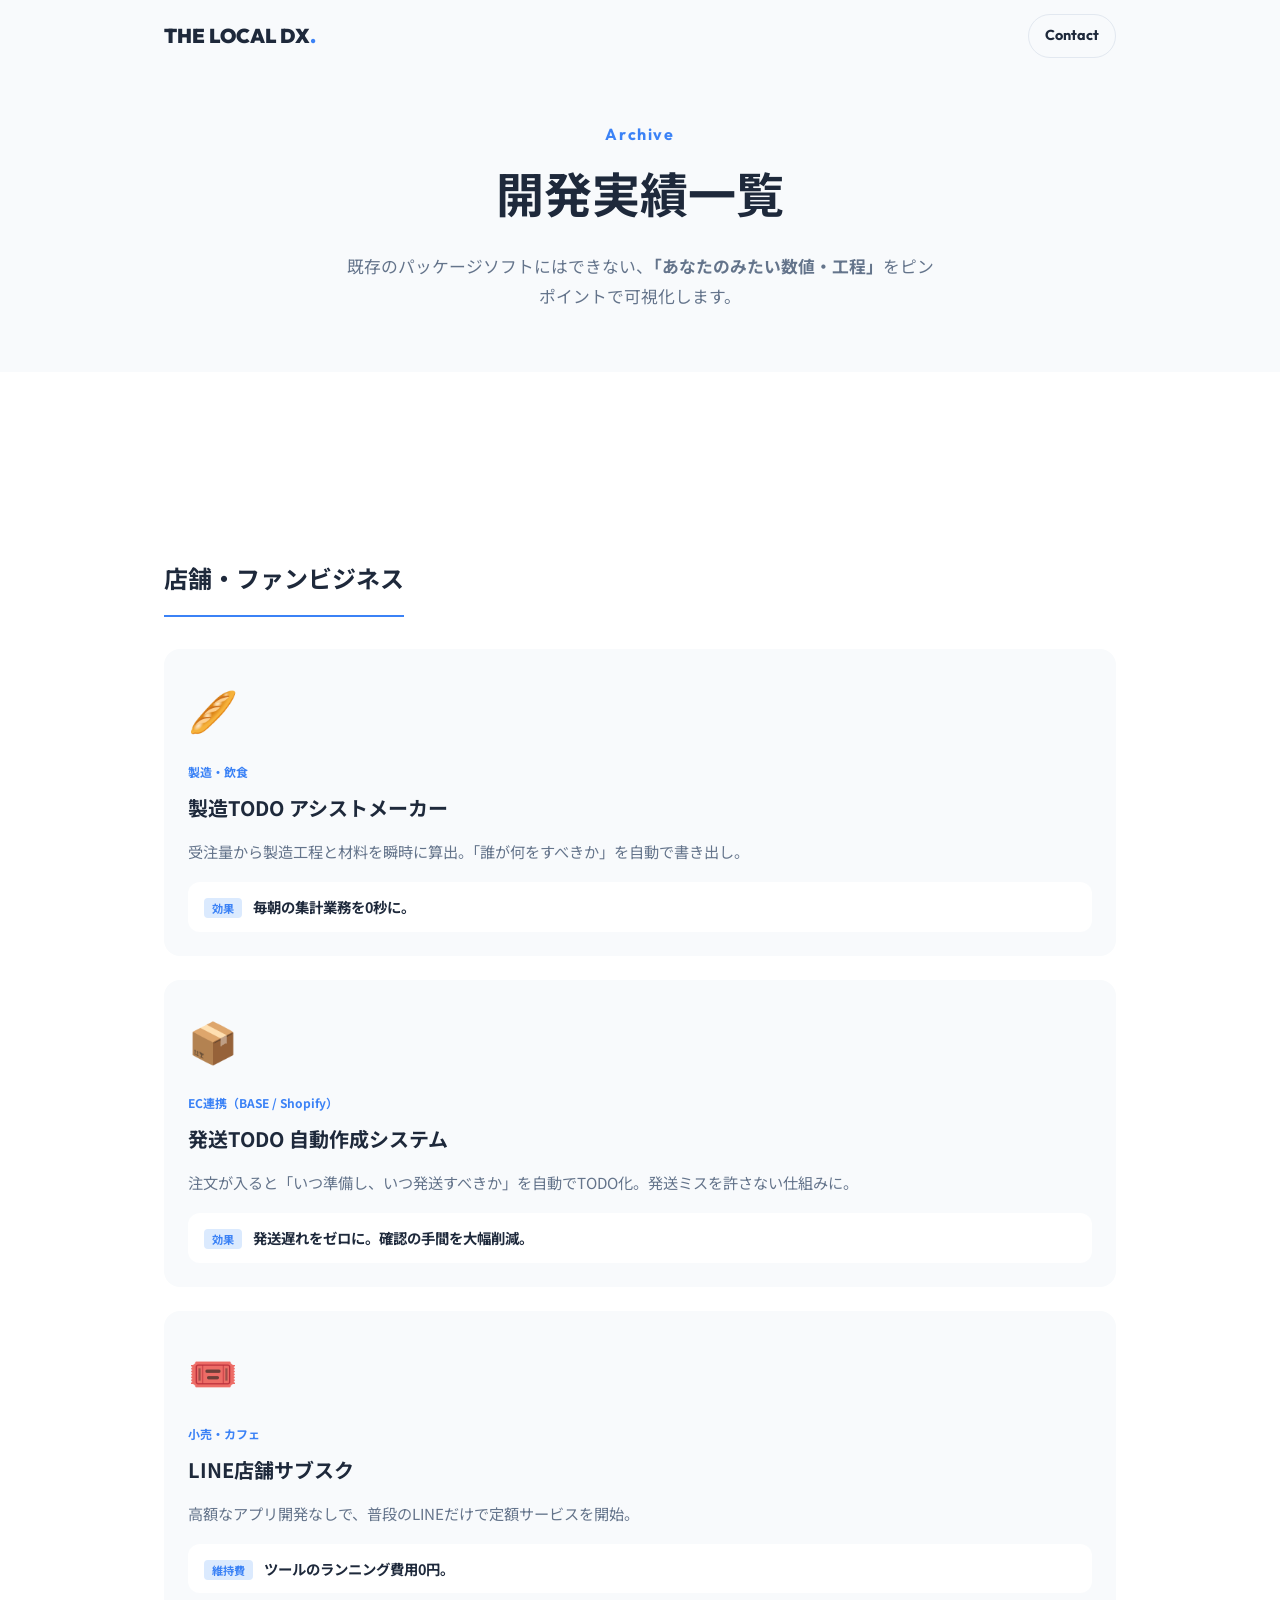
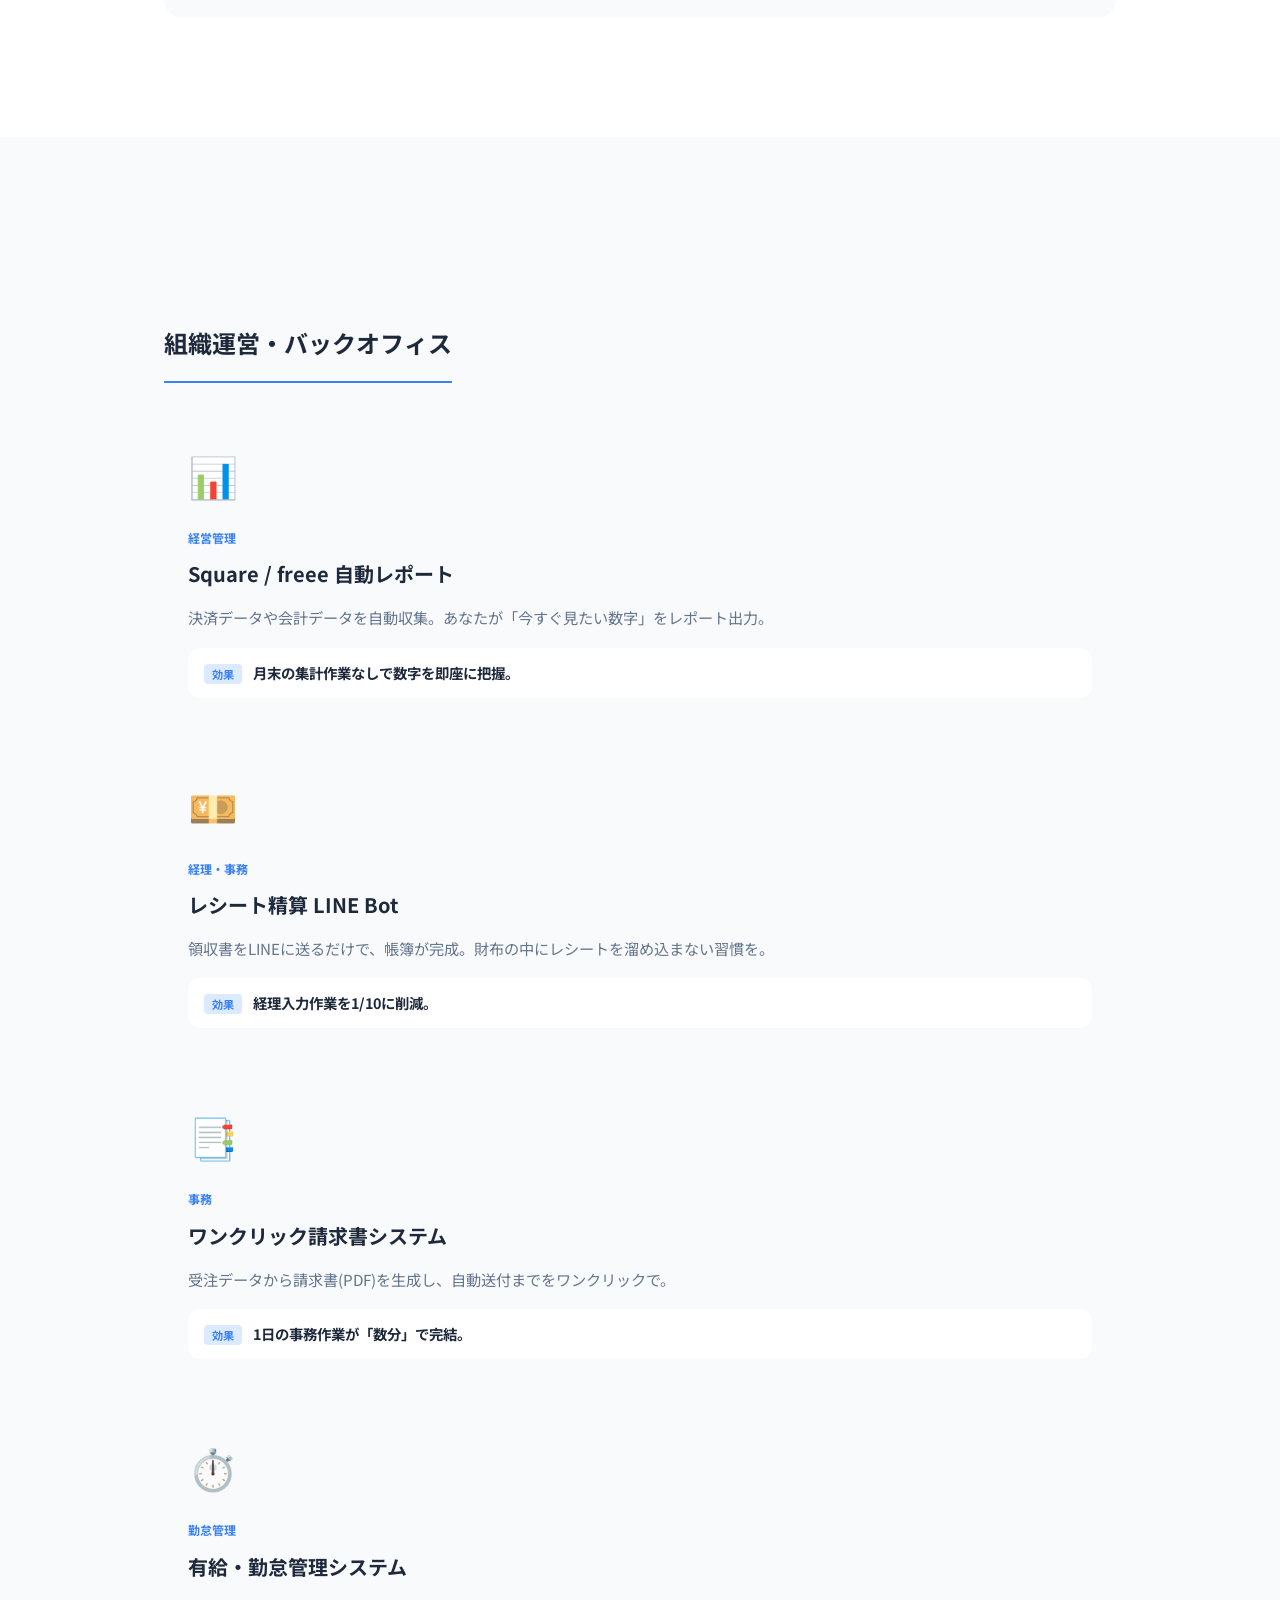
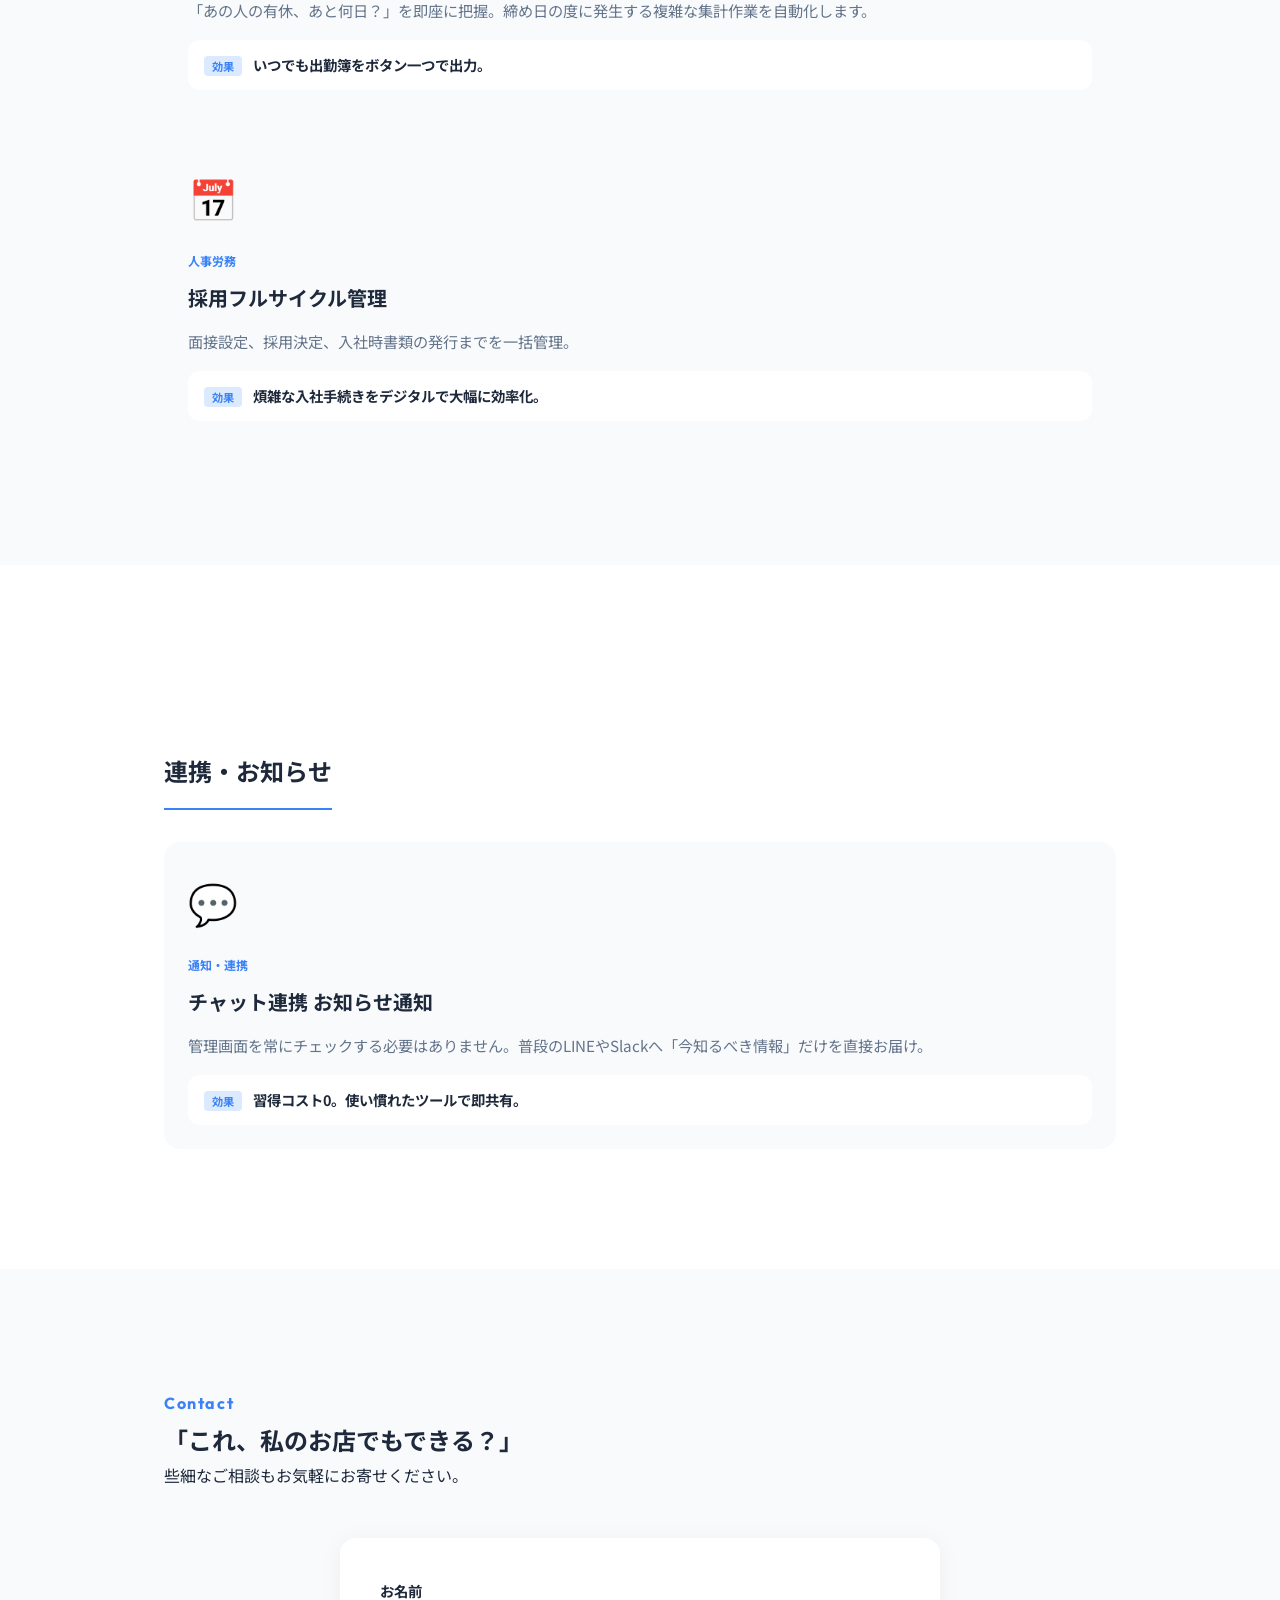
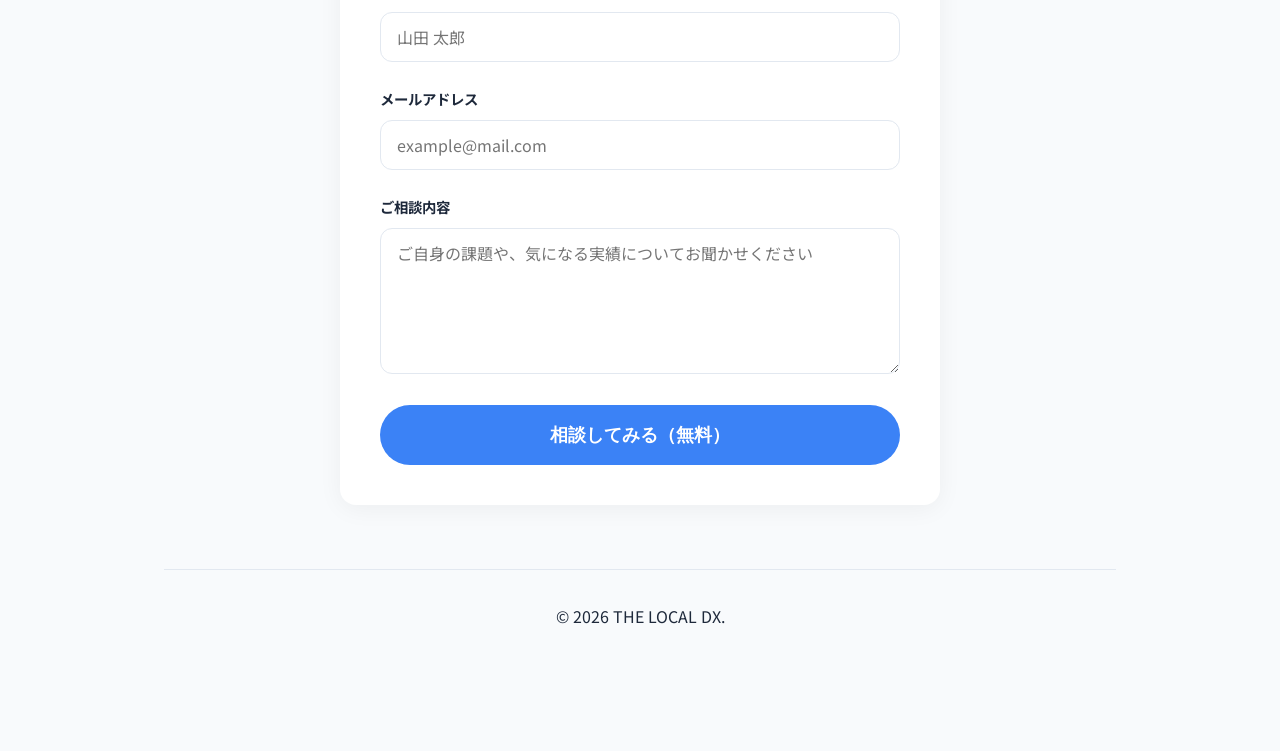
==== works.html @ efc6420e "Update: Refine works list, add works.html gallery, and implement contact form" ====
<!DOCTYPE html>
<html lang="ja">

<head>
    <meta charset="UTF-8">
    <meta name="viewport" content="width=device-width, initial-scale=1.0">
    <title>Works | THE LOCAL DX - 開発実績一覧</title>
    <link rel="preconnect" href="https://fonts.googleapis.com">
    <link rel="preconnect" href="https://fonts.gstatic.com" crossorigin>
    <link
        href="https://fonts.googleapis.com/css2?family=Outfit:wght@400;700;900&family=Noto+Sans+JP:wght@400;500;700&display=swap"
        rel="stylesheet">
    <link rel="stylesheet" href="style.css">
    <style>
        .works-hero {
            padding: 120px 0 60px;
            background: var(--bg-sub);
            text-align: center;
        }

        .works-hero h1 {
            font-size: clamp(2rem, 8vw, 3rem);
            margin-bottom: 1rem;
        }

        .category-title {
            margin-top: 4rem;
            margin-bottom: 2rem;
            padding-bottom: 1rem;
            border-bottom: 2px solid var(--accent);
            display: inline-block;
        }
    </style>
</head>

<body>

    <header class="header">
        <div class="container header-inner">
            <h2 class="logo"><a href="index.html" style="text-decoration:none; color:inherit;">THE LOCAL
                    DX<span>.</span></a></h2>
            <a href="index.html#contact" class="header-link">Contact</a>
        </div>
    </header>

    <main>
        <section class="works-hero">
            <div class="container">
                <p class="sub-title">Archive</p>
                <h1>開発実績一覧</h1>
                <p class="hero-text" style="max-width: 600px; margin: 0 auto;">
                    既存のパッケージソフトにはできない、<strong>「あなたのみたい数値・工程」</strong>をピンポイントで可視化します。
                </p>
            </div>
        </section>

        <!-- カテゴリ1: 店舗・ファンビジネス -->
        <section class="section-padding">
            <div class="container">
                <h2 class="category-title">店舗・ファンビジネス</h2>
                <div class="work-grid">
                    <article class="work-card">
                        <div class="work-image">🥖</div>
                        <div class="work-content">
                            <span class="category">製造・飲食</span>
                            <h3>製造TODO アシストメーカー</h3>
                            <p class="problem">受注量から製造工程と材料を瞬時に算出。「誰が何をすべきか」を自動で書き出し。</p>
                            <div class="result"><span class="r-badge">効果</span> 毎朝の集計業務を0秒に。</div>
                        </div>
                    </article>
                    <article class="work-card">
                        <div class="work-image">📦</div>
                        <div class="work-content">
                            <span class="category">EC連携（BASE / Shopify）</span>
                            <h3>発送TODO 自動作成システム</h3>
                            <p class="problem">注文が入ると「いつ準備し、いつ発送すべきか」を自動でTODO化。発送ミスを許さない仕組みに。</p>
                            <div class="result"><span class="r-badge">効果</span> 発送遅れをゼロに。確認の手間を大幅削減。</div>
                        </div>
                    </article>
                    <article class="work-card">
                        <div class="work-image">🎟️</div>
                        <div class="work-content">
                            <span class="category">小売・カフェ</span>
                            <h3>LINE店舗サブスク</h3>
                            <p class="problem">高額なアプリ開発なしで、普段のLINEだけで定額サービスを開始。</p>
                            <div class="result"><span class="r-badge">維持費</span> ツールのランニング費用0円。</div>
                        </div>
                    </article>
                </div>
            </div>
        </section>

        <!-- カテゴリ2: 組織運営・バックオフィス -->
        <section class="section-padding" style="background: var(--bg-sub);">
            <div class="container">
                <h2 class="category-title">組織運営・バックオフィス</h2>
                <div class="work-grid">
                    <article class="work-card">
                        <div class="work-image">📊</div>
                        <div class="work-content">
                            <span class="category">経営管理</span>
                            <h3>Square / freee 自動レポート</h3>
                            <p class="problem">決済データや会計データを自動収集。あなたが「今すぐ見たい数字」をレポート出力。</p>
                            <div class="result"><span class="r-badge">効果</span> 月末の集計作業なしで数字を即座に把握。</div>
                        </div>
                    </article>
                    <article class="work-card">
                        <div class="work-image">💴</div>
                        <div class="work-content">
                            <span class="category">経理・事務</span>
                            <h3>レシート精算 LINE Bot</h3>
                            <p class="problem">領収書をLINEに送るだけで、帳簿が完成。財布の中にレシートを溜め込まない習慣を。</p>
                            <div class="result"><span class="r-badge">効果</span> 経理入力作業を1/10に削減。</div>
                        </div>
                    </article>
                    <article class="work-card">
                        <div class="work-image">📑</div>
                        <div class="work-content">
                            <span class="category">事務</span>
                            <h3>ワンクリック請求書システム</h3>
                            <p class="problem">受注データから請求書(PDF)を生成し、自動送付までをワンクリックで。</p>
                            <div class="result"><span class="r-badge">効果</span> 1日の事務作業が「数分」で完結。</div>
                        </div>
                    </article>
                    <article class="work-card">
                        <div class="work-image">⏱️</div>
                        <div class="work-content">
                            <span class="category">勤怠管理</span>
                            <h3>有給・勤怠管理システム</h3>
                            <p class="problem">「あの人の有休、あと何日？」を即座に把握。締め日の度に発生する複雑な集計作業を自動化します。</p>
                            <div class="result"><span class="r-badge">効果</span> いつでも出勤簿をボタン一つで出力。</div>
                        </div>
                    </article>
                    <article class="work-card">
                        <div class="work-image">📅</div>
                        <div class="work-content">
                            <span class="category">人事労務</span>
                            <h3>採用フルサイクル管理</h3>
                            <p class="problem">面接設定、採用決定、入社時書類の発行までを一括管理。</p>
                            <div class="result"><span class="r-badge">効果</span> 煩雑な入社手続きをデジタルで大幅に効率化。</div>
                        </div>
                    </article>
                </div>
            </div>
        </section>

        <!-- カテゴリ3: 連携・通知 -->
        <section class="section-padding">
            <div class="container">
                <h2 class="category-title">連携・お知らせ</h2>
                <div class="work-grid">
                    <article class="work-card">
                        <div class="work-image">💬</div>
                        <div class="work-content">
                            <span class="category">通知・連携</span>
                            <h3>チャット連携 お知らせ通知</h3>
                            <p class="problem">管理画面を常にチェックする必要はありません。普段のLINEやSlackへ「今知るべき情報」だけを直接お届け。</p>
                            <div class="result"><span class="r-badge">効果</span> 習得コスト0。使い慣れたツールで即共有。</div>
                        </div>
                    </article>
                </div>
            </div>
        </section>
    </main>

    <footer id="contact" class="footer section-padding">
        <div class="container">
            <div class="section-title text-center">
                <p class="sub-title">Contact</p>
                <h2 class="footer-title">「これ、私のお店でもできる？」</h2>
                <p class="footer-text">些細なご相談もお気軽にお寄せください。</p>
            </div>

            <form action="https://formsubmit.co/shtorishir0816@gmail.com" method="POST" class="contact-form">
                <input type="hidden" name="_next" value="https://sei0816.github.io/the-local-system/works.html">
                <input type="hidden" name="_captcha" value="false">

                <div class="form-group">
                    <label for="name">お名前</label>
                    <input type="text" name="name" id="name" placeholder="山田 太郎" required>
                </div>

                <div class="form-group">
                    <label for="email">メールアドレス</label>
                    <input type="email" name="email" id="email" placeholder="example@mail.com" required>
                </div>

                <div class="form-group">
                    <label for="message">ご相談内容</label>
                    <textarea name="message" id="message" rows="5" placeholder="ご自身の課題や、気になる実績についてお聞かせください"
                        required></textarea>
                </div>

                <button type="submit" class="btn-primary-large">相談してみる（無料）</button>
            </form>

            <div class="footer-bottom">
                <p class="copyright">&copy; 2026 THE LOCAL DX.</p>
            </div>
        </div>
    </footer>

    <!-- スマホ専用固定CTA -->
    <div class="mobile-cta">
        <a href="#contact" class="btn-floating">無料で相談してみる</a>
    </div>

</body>

</html>
---- style.css ----
:root {
    --primary: #0F172A;
    --accent: #3B82F6;
    --accent-glow: rgba(59, 130, 246, 0.4);
    --bg-main: #FFFFFF;
    --bg-sub: #F8FAFC;
    --text-main: #1E293B;
    --text-muted: #64748B;
    --white: #FFFFFF;
    --radius-lg: 32px;
    --radius-md: 16px;
    --transit: 0.3s cubic-bezier(0.23, 1, 0.32, 1);
}

/* Base Styles */
* {
    margin: 0;
    padding: 0;
    box-sizing: border-box;
    -webkit-tap-highlight-color: transparent;
}

html {
    scroll-behavior: smooth;
    font-size: 16px;
}

body {
    font-family: 'Noto Sans JP', sans-serif;
    color: var(--text-main);
    background-color: var(--bg-main);
    line-height: 1.8;
    word-break: break-word;
    overflow-x: hidden;
}

.container {
    width: 100%;
    max-width: 1000px;
    margin: 0 auto;
    padding: 0 1.5rem;
}

/* Header */
.header {
    height: 72px;
    display: flex;
    align-items: center;
    position: absolute;
    top: 0;
    width: 100%;
    z-index: 100;
}

.header-inner {
    display: flex;
    justify-content: space-between;
    align-items: center;
}

.logo {
    font-family: 'Outfit', sans-serif;
    font-size: 1.25rem;
    font-weight: 900;
}

.logo span {
    color: var(--accent);
}

.header-link {
    font-family: 'Outfit', sans-serif;
    text-decoration: none;
    color: var(--text-main);
    font-weight: 700;
    font-size: 0.9rem;
    padding: 8px 16px;
    border: 1px solid #E2E8F0;
    border-radius: 50px;
}

/* Hero */
.hero {
    min-height: 90vh;
    display: flex;
    align-items: center;
    background: radial-gradient(circle at top right, #EFF6FF 0%, #FFFFFF 60%);
    padding-top: 100px;
}

.hero-badge {
    display: inline-block;
    background: var(--accent);
    color: var(--white);
    font-family: 'Outfit', sans-serif;
    font-weight: 700;
    font-size: 0.8rem;
    padding: 4px 12px;
    border-radius: 100px;
    margin-bottom: 1.5rem;
}

.hero-title {
    font-size: clamp(1.8rem, 8vw, 2.8rem);
    font-weight: 700;
    line-height: 1.3;
    margin-bottom: 1.5rem;
    letter-spacing: -0.02em;
}

.hero-title span {
    color: var(--accent);
}

.hero-text {
    font-size: 1.05rem;
    color: var(--text-muted);
    max-width: 500px;
}

.scroll-indicator {
    margin-top: 4rem;
    font-family: 'Outfit', sans-serif;
    font-size: 0.75rem;
    text-transform: uppercase;
    letter-spacing: 0.2rem;
    color: var(--text-muted);
    position: relative;
    padding-left: 40px;
}

.scroll-indicator::before {
    content: '';
    position: absolute;
    left: 0;
    top: 50%;
    width: 30px;
    height: 1px;
    background: var(--text-muted);
}

/* Works Card */
.section-padding {
    padding: clamp(80px, 10vw, 120px) 0;
}

.section-title {
    margin-bottom: 3rem;
}

.sub-title {
    font-family: 'Outfit', sans-serif;
    color: var(--accent);
    font-weight: 700;
    letter-spacing: 0.1em;
}

.work-grid {
    display: grid;
    gap: 1.5rem;
}

.work-card {
    background: var(--bg-sub);
    border-radius: var(--radius-md);
    padding: 1.5rem;
    transition: var(--transit);
}

.work-card:active {
    transform: scale(0.98);
}

.work-image {
    font-size: 2.5rem;
    margin-bottom: 1rem;
}

.category {
    font-size: 0.75rem;
    font-weight: 700;
    color: var(--accent);
    margin-bottom: 0.5rem;
    display: block;
}

.work-card h3 {
    font-size: 1.25rem;
    margin-bottom: 0.75rem;
}

.problem {
    font-size: 0.95rem;
    color: var(--text-muted);
    margin-bottom: 1rem;
}

.result {
    padding: 0.75rem 1rem;
    background: var(--white);
    border-radius: 12px;
    font-size: 0.9rem;
    font-weight: 700;
}

.r-badge {
    background: #DBEAFE;
    color: var(--accent);
    padding: 2px 8px;
    border-radius: 4px;
    margin-right: 8px;
    font-size: 0.7rem;
}

/* Philosophy */
.philosophy {
    background: var(--primary);
    color: var(--white);
    border-radius: var(--radius-lg) var(--radius-lg) 0 0;
}

.philosophy h2 {
    font-size: 1.8rem;
    margin-bottom: 1.5rem;
}

.philosophy p {
    font-size: 1rem;
    color: #94A3B8;
}

/* Works More Button */
.works-more {
    margin-top: 4rem;
    text-align: center;
}

.btn-outline {
    display: inline-block;
    padding: 16px 32px;
    border: 2px solid var(--accent);
    color: var(--accent);
    text-decoration: none;
    border-radius: 50px;
    font-weight: 700;
    transition: var(--transit);
}

.btn-outline:hover {
    background: var(--accent);
    color: var(--white);
    transform: translateY(-2px);
    box-shadow: 0 8px 16px var(--accent-glow);
}

/* Footer & Contact Form */
.footer {
    background: var(--bg-sub);
}

.footer-bottom {
    margin-top: 4rem;
    padding-top: 2rem;
    border-top: 1px solid #E2E8F0;
    text-align: center;
}

.contact-form {
    max-width: 600px;
    margin: 3rem auto 0;
    background: var(--white);
    padding: 2.5rem;
    border-radius: var(--radius-md);
    box-shadow: 0 4px 24px rgba(0, 0, 0, 0.05);
}

.form-group {
    margin-bottom: 1.5rem;
}

.form-group label {
    display: block;
    font-weight: 700;
    font-size: 0.9rem;
    margin-bottom: 0.5rem;
    color: var(--text-main);
}

.form-group input,
.form-group textarea {
    width: 100%;
    padding: 12px 16px;
    border: 1px solid #E2E8F0;
    border-radius: 12px;
    font-family: inherit;
    font-size: 1rem;
    transition: var(--transit);
    outline: none;
}

.form-group input:focus,
.form-group textarea:focus {
    border-color: var(--accent);
    box-shadow: 0 0 0 4px var(--accent-glow);
}

.btn-primary-large {
    width: 100%;
    background: var(--accent);
    color: var(--white);
    border: none;
    padding: 18px;
    border-radius: 50px;
    font-size: 1.1rem;
    font-weight: 700;
    cursor: pointer;
    transition: var(--transit);
}

.btn-primary-large:hover {
    transform: translateY(-2px);
    box-shadow: 0 12px 24px var(--accent-glow);
}

/* Mobile Fixed CTA */
.mobile-cta {
    position: fixed;
    bottom: 24px;
    left: 0;
    width: 100%;
    padding: 0 1.5rem;
    z-index: 1000;
    pointer-events: none;
}

.btn-floating {
    pointer-events: auto;
    display: flex;
    align-items: center;
    justify-content: center;
    background: var(--primary);
    color: var(--white);
    text-decoration: none;
    width: 100%;
    height: 60px;
    border-radius: 50px;
    font-weight: 700;
    box-shadow: 0 12px 24px rgba(0, 0, 0, 0.2);
    transition: var(--transit);
}

.btn-floating:active {
    transform: scale(0.95);
}

/* --- Tools Section --- */
.tools {
    background-color: var(--white);
}

.section-desc {
    margin: 1.5rem auto 0;
    color: var(--text-muted);
    font-size: 1rem;
    max-width: 600px;
    line-height: 1.6;
    text-align: center;
}

.tool-layout {
    margin-top: 3.5rem;
    display: flex;
    flex-direction: column;
    gap: 1.5rem;
}

/* Google Suite Group */
.tool-group {
    background: #F1F5F9;
    padding: 2rem 1.5rem;
    border-radius: var(--radius-md);
    border: 1px dashed #CBD5E1;
}

.group-label {
    font-size: 0.8rem;
    font-weight: 700;
    color: var(--text-muted);
    text-transform: uppercase;
    letter-spacing: 0.05em;
    margin-bottom: 1.5rem;
    text-align: center;
}

.group-grid {
    display: grid;
    grid-template-columns: repeat(3, 1fr);
    gap: 0.75rem;
}

.platform-grid {
    display: grid;
    grid-template-columns: repeat(2, 1fr);
    gap: 0.75rem;
}

.tool-card {
    background: var(--white);
    padding: 1rem 0.5rem;
    border-radius: var(--radius-md);
    display: flex;
    flex-direction: column;
    align-items: center;
    border: 1px solid transparent;
    transition: var(--transit);
    height: 100%;
}

.tool-card.mini {
    padding: 0.75rem 0.25rem;
}

.tool-card.highlight {
    background: var(--white);
    border-bottom: 3px solid var(--accent);
}

.tool-card.accent-ai {
    background: linear-gradient(to bottom right, #FFFFFF, #EFF6FF);
}

.tool-logo-box {
    width: 44px;
    height: 44px;
    background: var(--bg-sub);
    border-radius: 10px;
    display: flex;
    align-items: center;
    justify-content: center;
    margin-bottom: 0.75rem;
    position: relative;
    overflow: hidden;
}

.tool-logo {
    position: absolute;
    width: 100%;
    height: 100%;
    object-fit: contain;
    padding: 8px;
    opacity: 0;
    transition: opacity 0.3s;
}

.tool-logo[src^="img/"] {
    opacity: 1;
}

.tool-name {
    font-family: 'Outfit', sans-serif;
    font-size: 0.75rem;
    font-weight: 700;
    color: var(--text-main);
    text-align: center;
    white-space: nowrap;
}

@media (min-width: 768px) {
    .tool-layout {
        flex-direction: row;
        align-items: stretch;
    }

    .tool-group {
        flex: 1.2;
    }

    .platform-grid {
        flex: 2;
        grid-template-columns: repeat(3, 1fr);
    }

    .tool-logo-box {
        width: 52px;
        height: 52px;
    }

    .tool-name {
        font-size: 0.85rem;
    }

    .tool-card:hover {
        transform: translateY(-4px);
        box-shadow: 0 12px 24px rgba(0, 0, 0, 0.05);
        border-color: var(--accent);
    }

    .hero-title {
        font-size: 3.5rem;
    }

    .mobile-cta {
        display: none;
    }
}
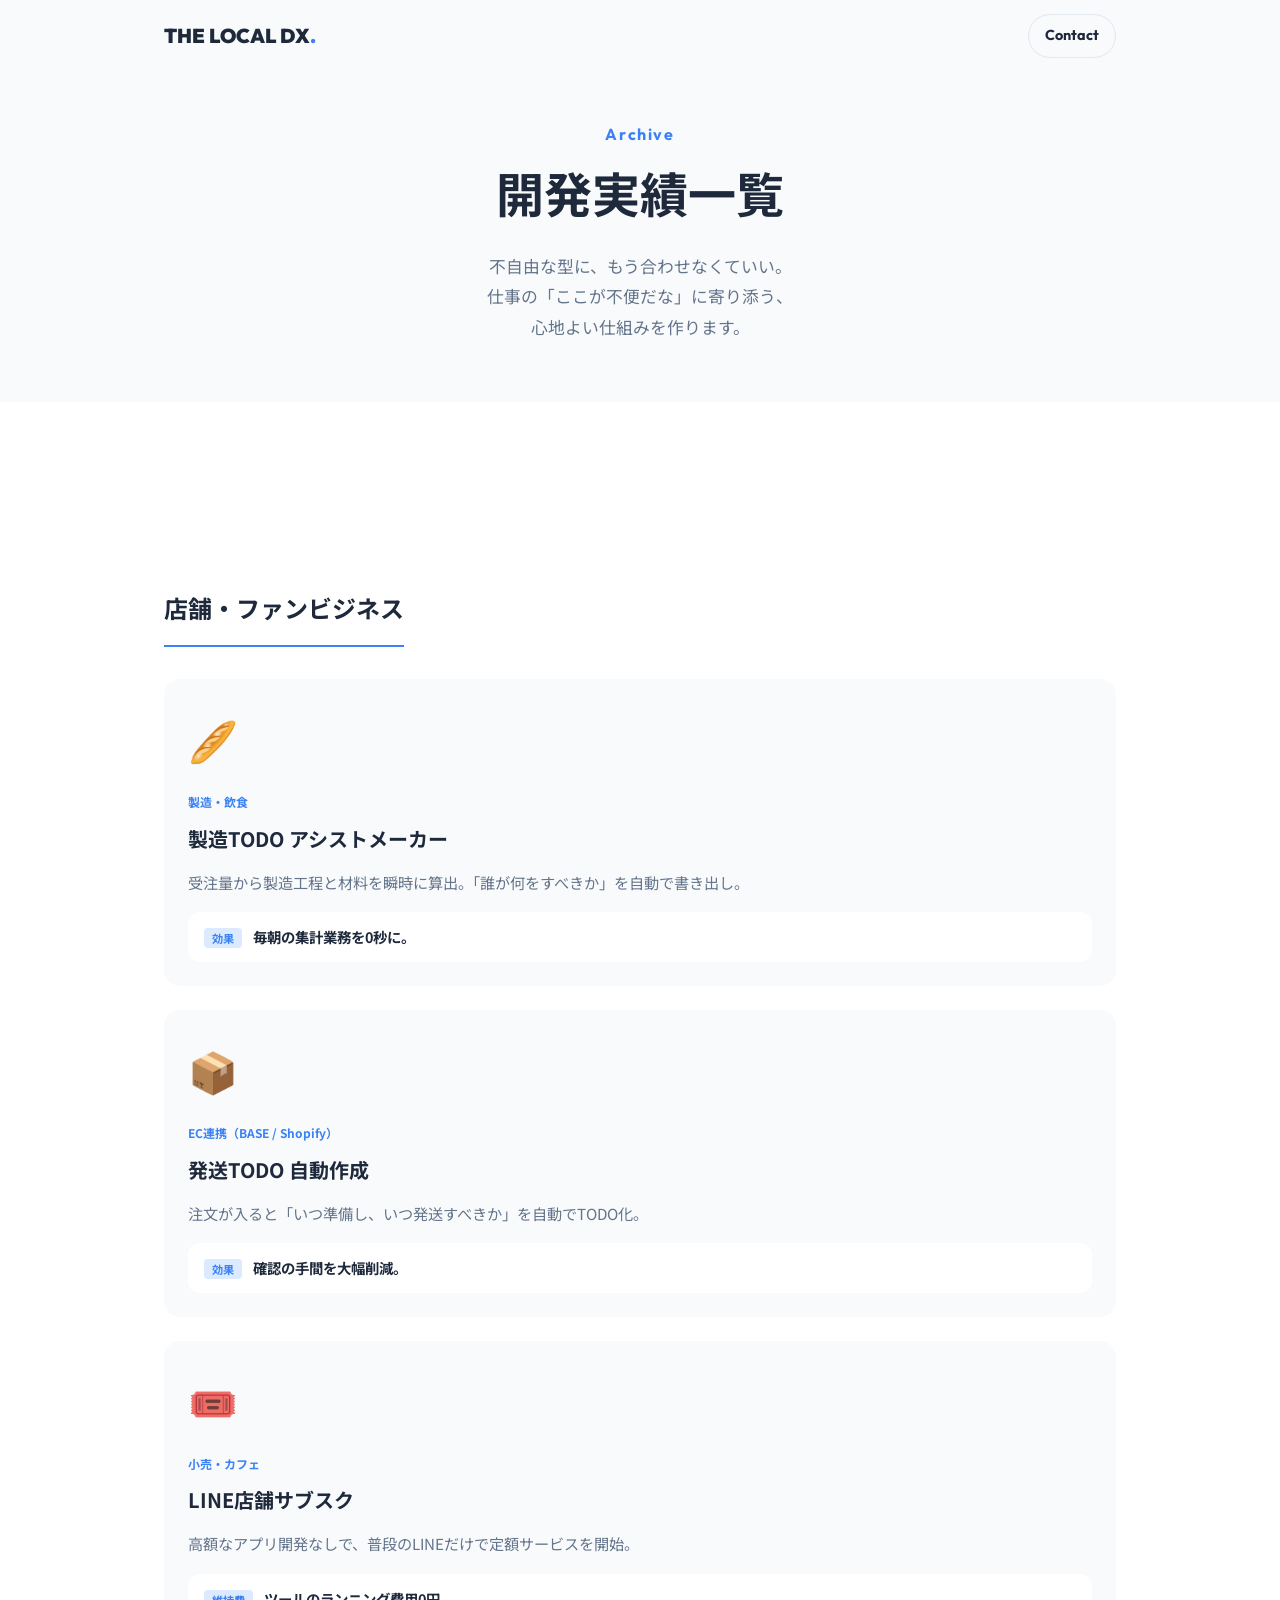
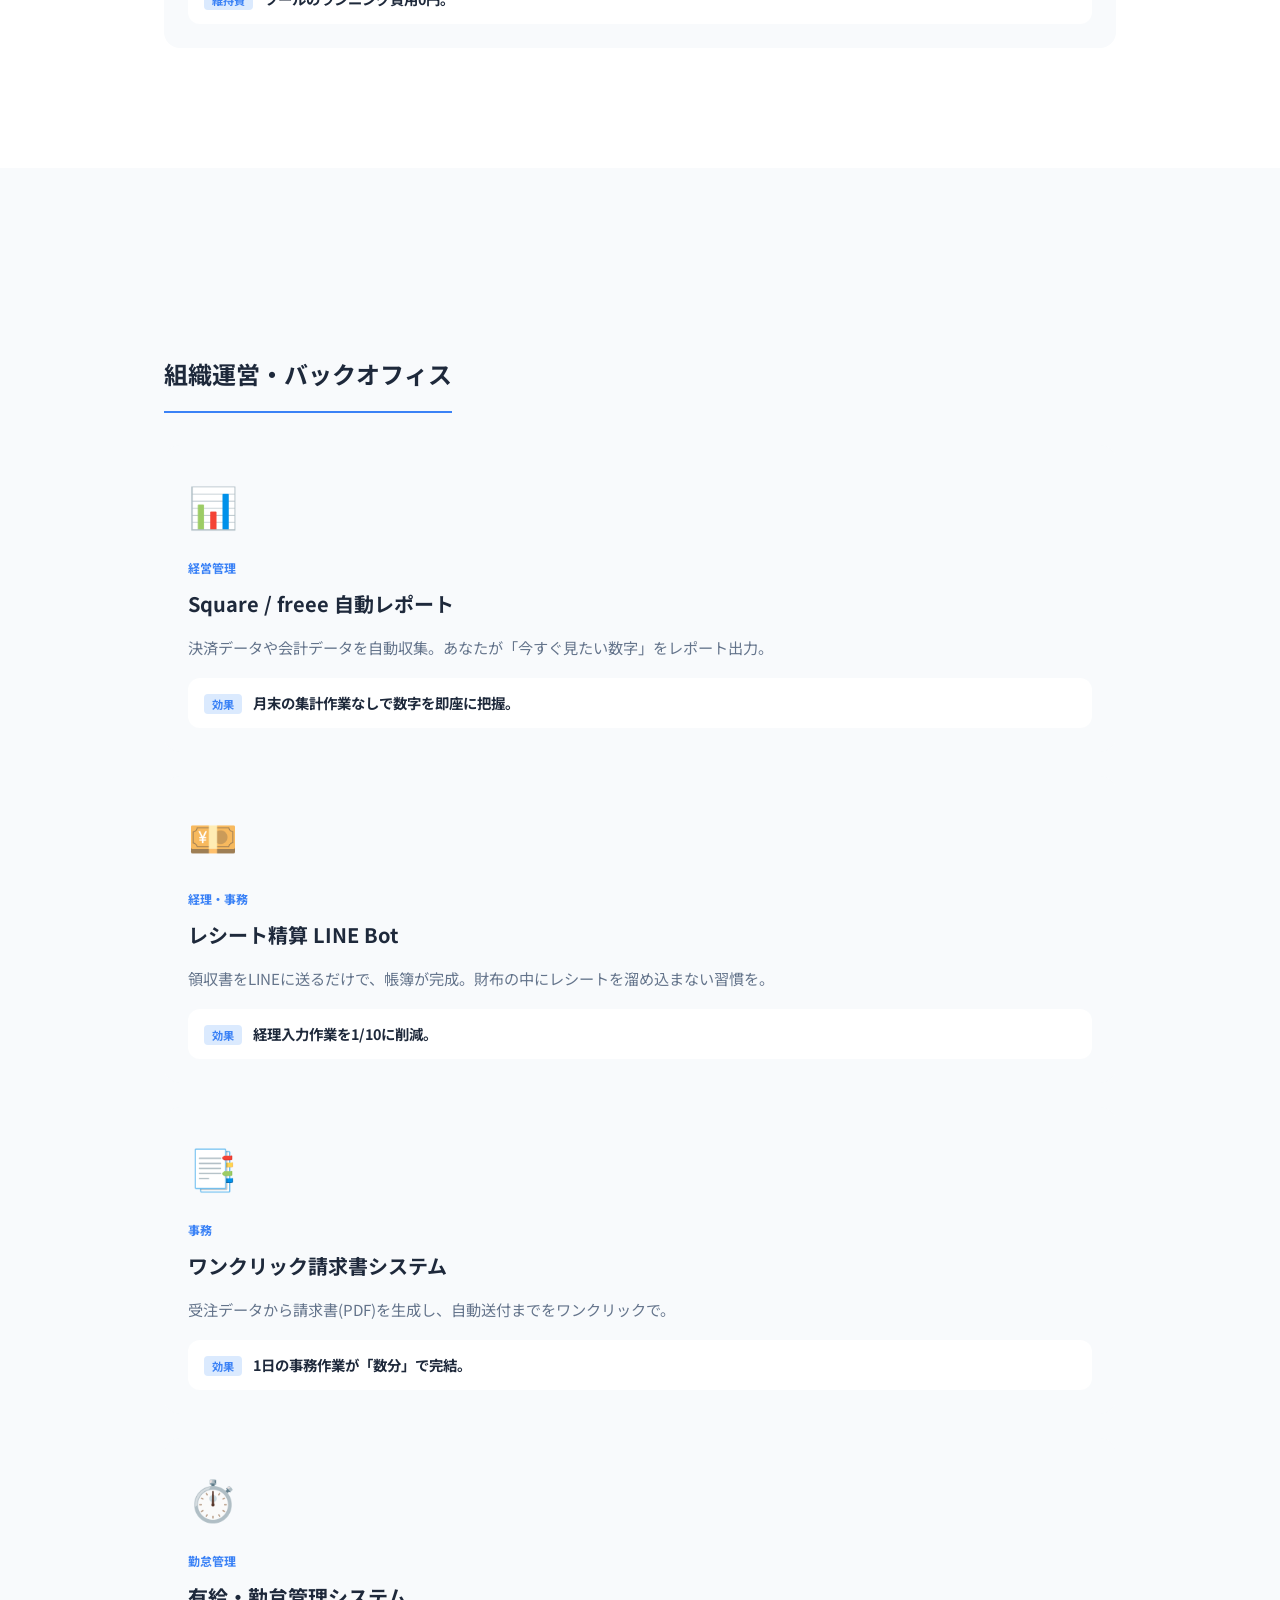
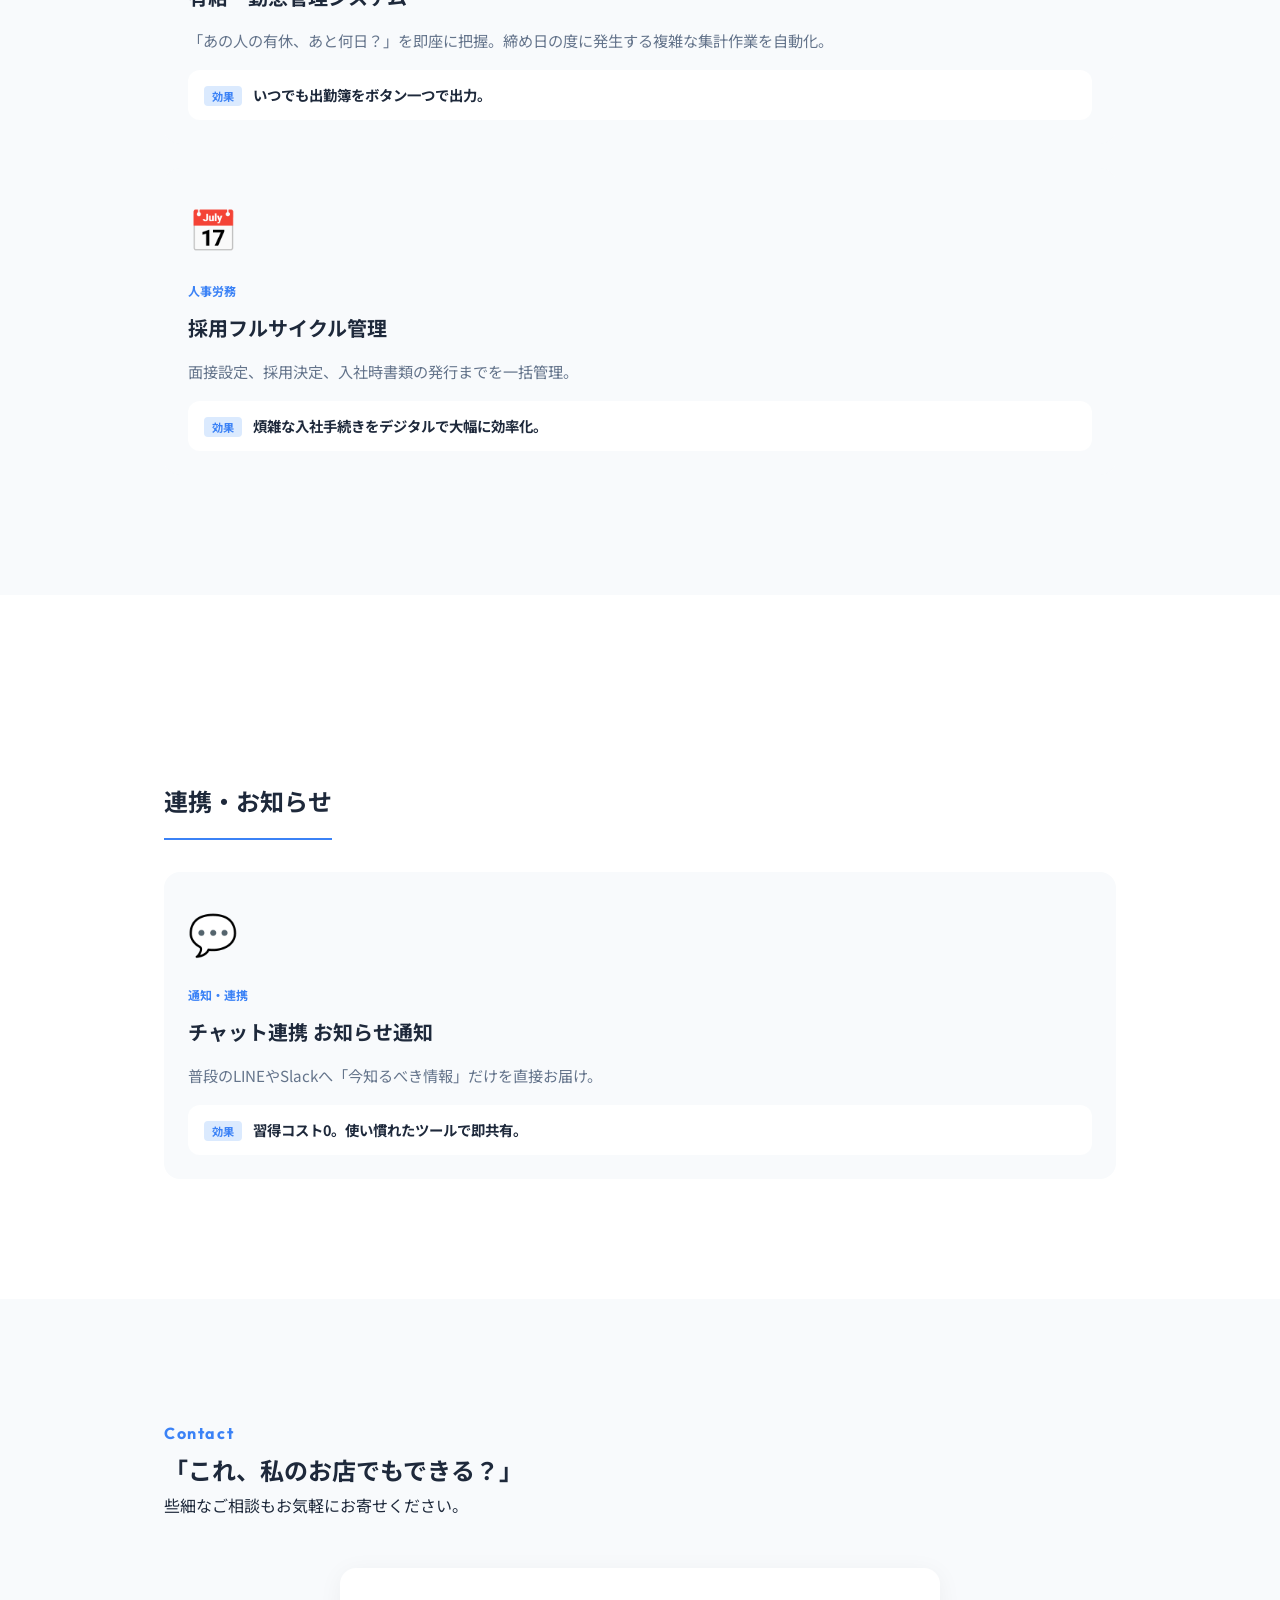
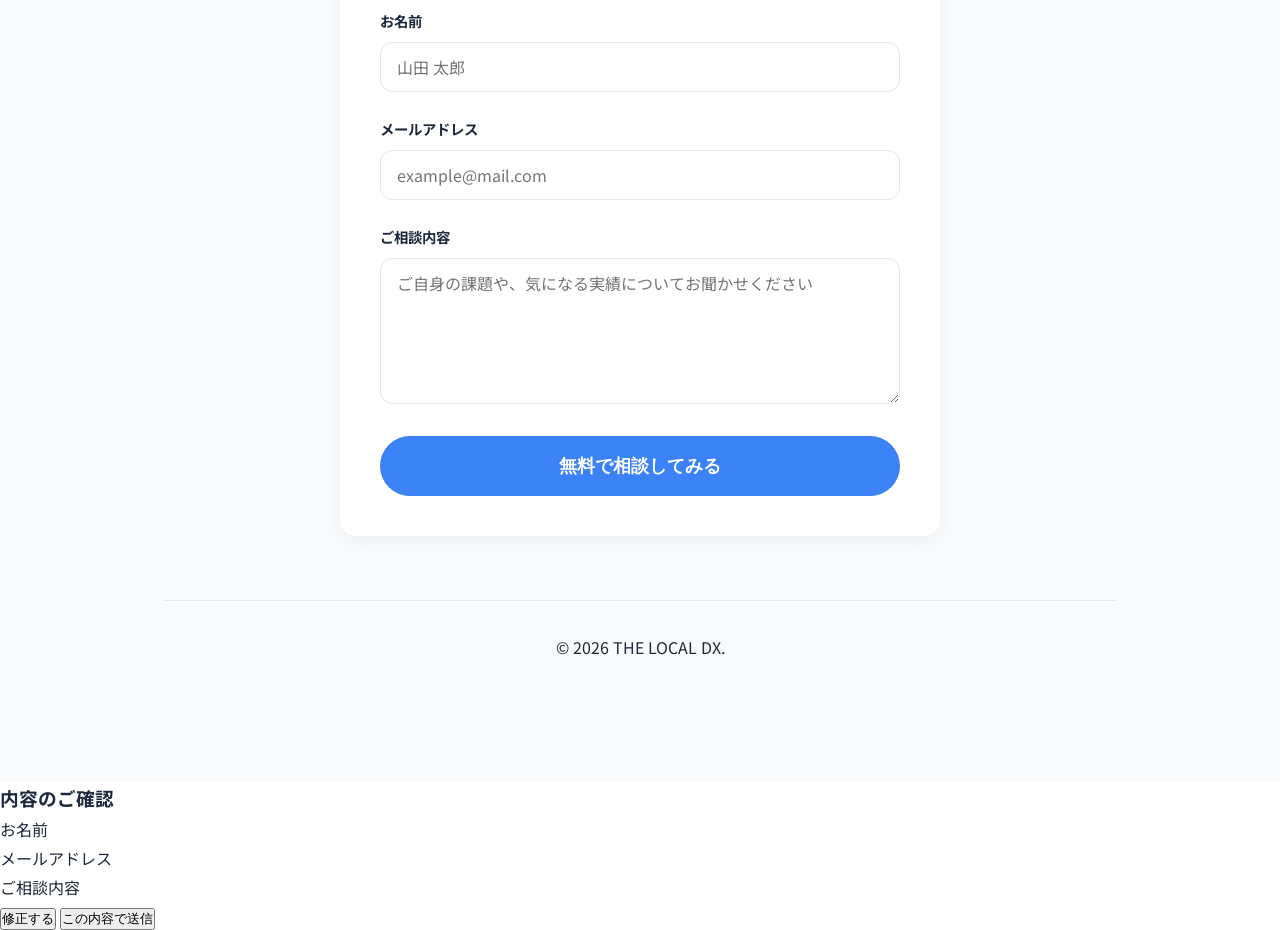
==== commit b4292ad2: "Update: Add thanks.html and update form redirect to the new repository URL" ====
--- a/works.html
+++ b/works.html
@@ -49,7 +49,9 @@
                 <p class="sub-title">Archive</p>
                 <h1>開発実績一覧</h1>
                 <p class="hero-text" style="max-width: 600px; margin: 0 auto;">
-                    既存のパッケージソフトにはできない、<strong>「あなたのみたい数値・工程」</strong>をピンポイントで可視化します。
+                    不自由な型に、もう合わせなくていい。<br>
+                    仕事の「ここが不便だな」に寄り添う、<br>
+                    心地よい仕組みを作ります。
                 </p>
             </div>
         </section>
@@ -72,9 +74,9 @@
                         <div class="work-image">📦</div>
                         <div class="work-content">
                             <span class="category">EC連携（BASE / Shopify）</span>
-                            <h3>発送TODO 自動作成システム</h3>
-                            <p class="problem">注文が入ると「いつ準備し、いつ発送すべきか」を自動でTODO化。発送ミスを許さない仕組みに。</p>
-                            <div class="result"><span class="r-badge">効果</span> 発送遅れをゼロに。確認の手間を大幅削減。</div>
+                            <h3>発送TODO 自動作成</h3>
+                            <p class="problem">注文が入ると「いつ準備し、いつ発送すべきか」を自動でTODO化。</p>
+                            <div class="result"><span class="r-badge">効果</span> 確認の手間を大幅削減。</div>
                         </div>
                     </article>
                     <article class="work-card">
@@ -127,7 +129,7 @@
                         <div class="work-content">
                             <span class="category">勤怠管理</span>
                             <h3>有給・勤怠管理システム</h3>
-                            <p class="problem">「あの人の有休、あと何日？」を即座に把握。締め日の度に発生する複雑な集計作業を自動化します。</p>
+                            <p class="problem">「あの人の有休、あと何日？」を即座に把握。締め日の度に発生する複雑な集計作業を自動化。</p>
                             <div class="result"><span class="r-badge">効果</span> いつでも出勤簿をボタン一つで出力。</div>
                         </div>
                     </article>
@@ -154,7 +156,7 @@
                         <div class="work-content">
                             <span class="category">通知・連携</span>
                             <h3>チャット連携 お知らせ通知</h3>
-                            <p class="problem">管理画面を常にチェックする必要はありません。普段のLINEやSlackへ「今知るべき情報」だけを直接お届け。</p>
+                            <p class="problem">普段のLINEやSlackへ「今知るべき情報」だけを直接お届け。</p>
                             <div class="result"><span class="r-badge">効果</span> 習得コスト0。使い慣れたツールで即共有。</div>
                         </div>
                     </article>
@@ -171,8 +173,9 @@
                 <p class="footer-text">些細なご相談もお気軽にお寄せください。</p>
             </div>
 
-            <form action="https://formsubmit.co/shtorishir0816@gmail.com" method="POST" class="contact-form">
-                <input type="hidden" name="_next" value="https://sei0816.github.io/the-local-system/works.html">
+            <form action="https://formsubmit.co/shtorishir0816@gmail.com" method="POST" class="contact-form"
+                id="contactForm">
+                <input type="hidden" name="_next" value="https://sei0816.github.io/the-local-dx/thanks.html">
                 <input type="hidden" name="_captcha" value="false">
 
                 <div class="form-group">
@@ -191,7 +194,7 @@
                         required></textarea>
                 </div>
 
-                <button type="submit" class="btn-primary-large">相談してみる（無料）</button>
+                <button type="submit" class="btn-primary-large">無料で相談してみる</button>
             </form>
 
             <div class="footer-bottom">
@@ -200,11 +203,65 @@
         </div>
     </footer>
 
-    <!-- スマホ専用固定CTA -->
-    <div class="mobile-cta">
-        <a href="#contact" class="btn-floating">無料で相談してみる</a>
+    <!-- 確認用モーダル -->
+    <div class="modal-overlay" id="modalOverlay">
+        <div class="modal-content">
+            <h3 class="modal-title">内容のご確認</h3>
+
+            <div class="confirm-item">
+                <p class="confirm-label">お名前</p>
+                <p class="confirm-value" id="confirmName"></p>
+            </div>
+
+            <div class="confirm-item">
+                <p class="confirm-label">メールアドレス</p>
+                <p class="confirm-value" id="confirmEmail"></p>
+            </div>
+
+            <div class="confirm-item">
+                <p class="confirm-label">ご相談内容</p>
+                <p class="confirm-value" id="confirmMessage"></p>
+            </div>
+
+            <div class="modal-actions">
+                <button type="button" class="btn-modal btn-back" id="backBtn">修正する</button>
+                <button type="button" class="btn-modal btn-send" id="finalSendBtn">この内容で送信</button>
+            </div>
+        </div>
     </div>
 
+    <script>
+        const contactForm = document.getElementById('contactForm');
+        const modalOverlay = document.getElementById('modalOverlay');
+        const backBtn = document.getElementById('backBtn');
+        const finalSendBtn = document.getElementById('finalSendBtn');
+
+        const confirmName = document.getElementById('confirmName');
+        const confirmEmail = document.getElementById('confirmEmail');
+        const confirmMessage = document.getElementById('confirmMessage');
+
+        contactForm.addEventListener('submit', function (e) {
+            e.preventDefault();
+            confirmName.textContent = document.getElementById('name').value;
+            confirmEmail.textContent = document.getElementById('email').value;
+            confirmMessage.textContent = document.getElementById('message').value;
+            modalOverlay.classList.add('active');
+        });
+
+        backBtn.addEventListener('click', function () {
+            modalOverlay.classList.remove('active');
+        });
+
+        finalSendBtn.addEventListener('click', function () {
+            contactForm.submit();
+        });
+
+        modalOverlay.addEventListener('click', function (e) {
+            if (e.target === modalOverlay) {
+                modalOverlay.classList.remove('active');
+            }
+        });
+    </script>
 </body>
 
 </html>
